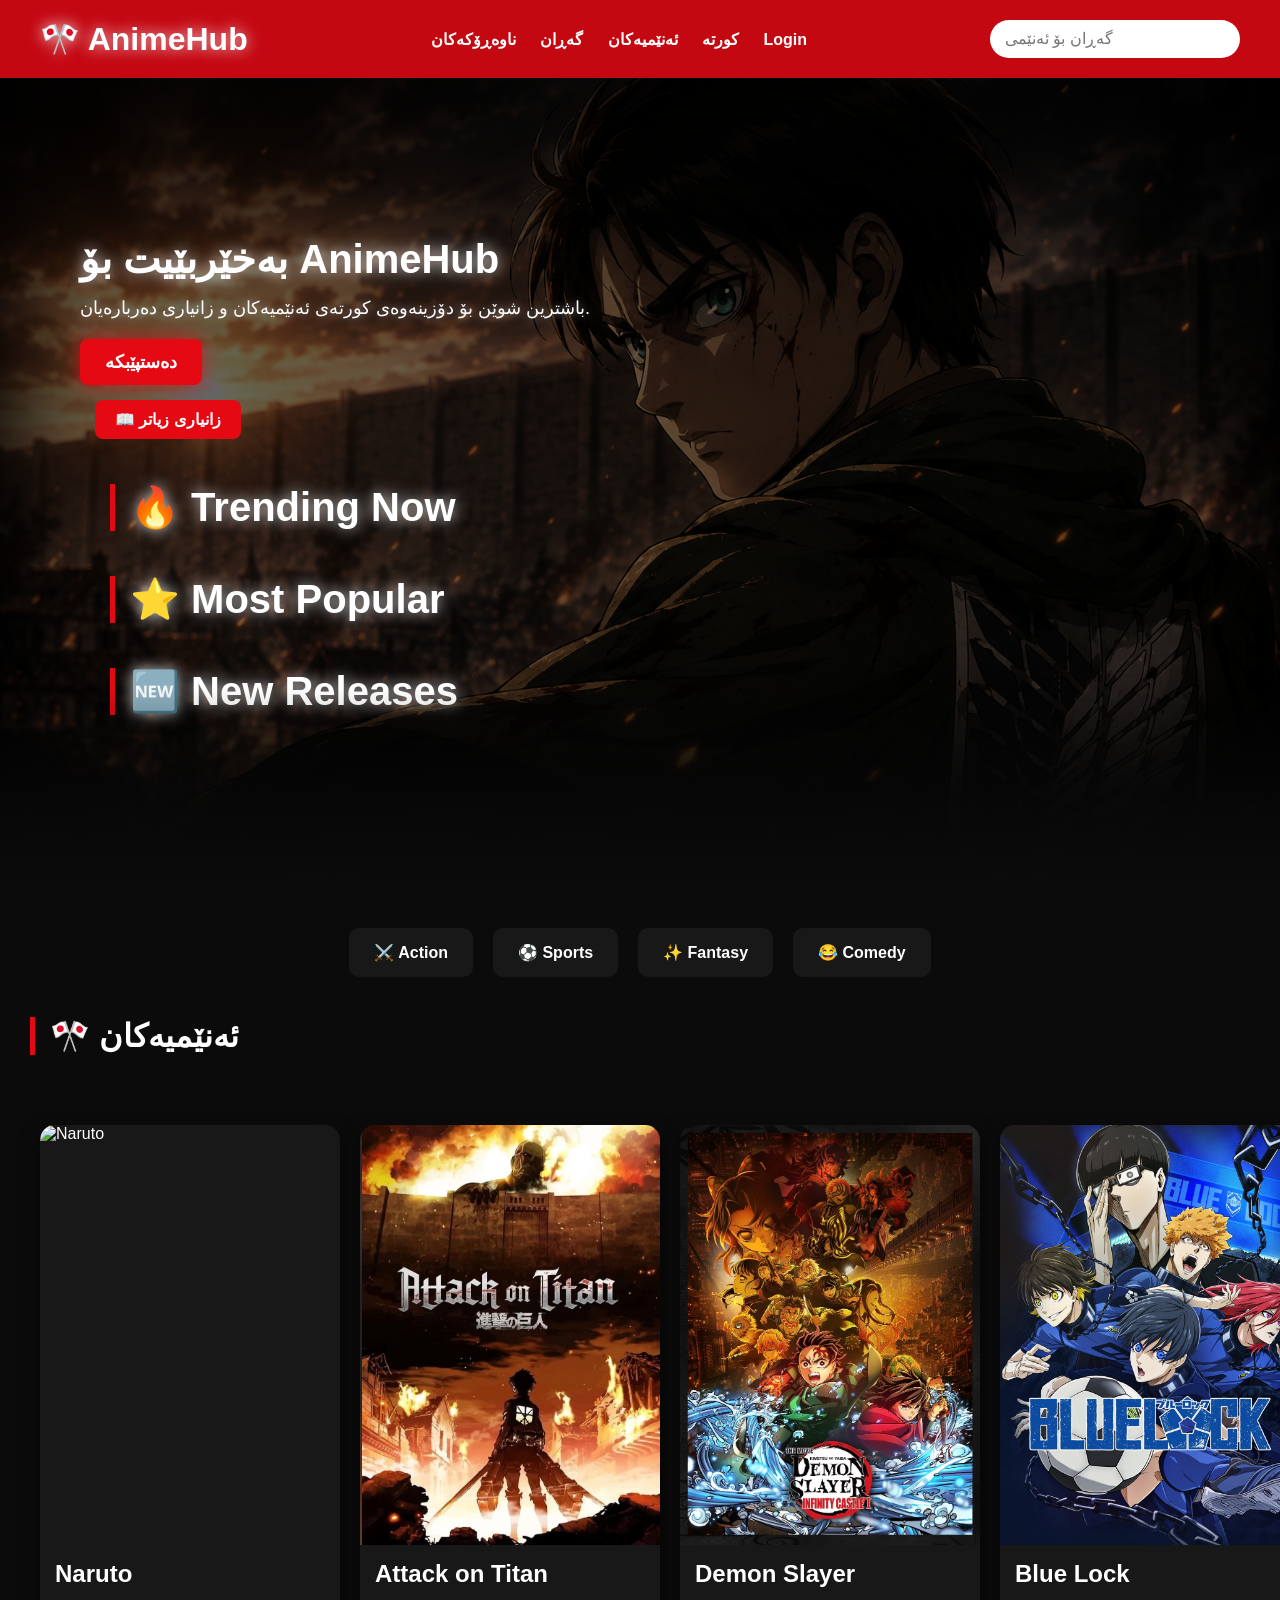
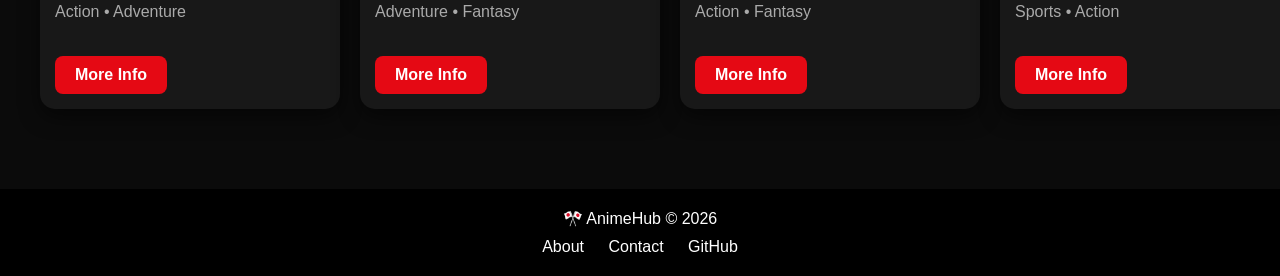
==== index.html @ 01a37885 "Update section titles in index.html" ====
<!DOCTYPE html>
<html lang="ku">
<head>
    <meta charset="UTF-8">
    <meta name="viewport" content="width=device-width, initial-scale=1.0">
    <title>AnimeHub</title>

    <link rel="stylesheet" href="style.css">
</head>

<body>

<header>
    <h1>🎌 AnimeHub</h1>

<nav>
    <a href="#">کورتە</a>
    <a href="#anime">ئەنێمیەکان</a>
    <a href="#search">گەڕان</a>
    <a href="#">ناوەڕۆکەکان</a>
    <a href="login.html">Login</a>
</nav>
 <div class="search-box">
    <input
        type="text"
        id="search"
        placeholder="گەڕان بۆ ئەنێمی"
    >
</div>
</header>
    

<section class="hero">
    <h2>بەخێربێیت بۆ AnimeHub</h2>

    <p>
        باشترین شوێن بۆ دۆزینەوەی کورتەی ئەنێمیەکان و زانیاری دەربارەیان.
    </p>

    
    <a href="#anime" class="btn">دەستپێبکە</a>
<a href="demon-slayer.html" class="more-btn">📖 زانیاری زیاتر</a>
    
<h2 class="section-title">🔥 Trending Now</h2>

<h2 class="section-title">⭐ Most Popular</h2>

<h2 class="section-title">🆕 New Releases</h2>
</section>

<section class="categories">
  <div class="category">⚔️ Action</div>
  <div class="category">⚽ Sports</div>
  <div class="category">✨ Fantasy</div>
  <div class="category">😂 Comedy</div>
</section>
 
  <h2 class="section-title">🎌 ئەنێمیەکان</h2>

<section id="anime" class="anime-list">



    <div class="card">
         <img src="https://upload.wikimedia.org/wikipedia/en/9/94/NarutoCoverTankobon1.jpg" alt="Naruto">
        <h3>Naruto</h3>
        <p>Action • Adventure</p>
   <a href="#" class="more-btn">More Info</a>
    </div>

<div class="card">
    <a href="attack-on-titan.html">
        <img src="images/IMG_0186.jpeg" alt="Image">
    </a>

    <h3>Attack on Titan</h3>
    <p>Adventure • Fantasy</p>
    <a href="attack-on-titan.html" class="more-btn">More Info</a>
</div>

<div class="card">
    <a href="demon-slayer.html">
        <img src="images/IMG_0187.jpeg" alt="Demon Slayer">
    </a>

    <h3>Demon Slayer</h3>
    <p>Action • Fantasy</p>

    <a href="demon-slayer.html" class="more-btn">More Info</a>
</div>
    
<div class="card">
    <a href="blue-lock.html">
        <img src="images/IMG_0196.jpeg" alt="Blue Lock">
    </a>

    <h3>Blue Lock</h3>
    <p>Sports • Action</p>

    <a href="blue-lock.html" class="more-btn">More Info</a>
</div>

<div class="card">
    <a href="deathnote.html">
        <img src="images/IMG_0221.webp" alt="Death Note">
    </a>

    <h3>Death Note</h3>
    <p>Mystery • Thriller</p>

    <a href="deathnote.html" class="more-btn">More Info</a>
</div>


</section>    


<script src="script.js"></script>    

<footer>
    <p>🎌 AnimeHub © 2026</p>

    <div class="footer-links">
        <a href="#">About</a>
        <a href="#">Contact</a>
        <a href="https://github.com/balenluffy01/AnimeHub">GitHub</a>
    </div>
</footer>

</body>
</html>
---- style.css ----
* {
  margin: 0;
  padding: 0;
  box-sizing: border-box;
}

body {
  font-family: Arial, sans-serif;
  background: #0b0b0b;
  color: #fff;
}

header{
  background: rgba(229,9,20,0.85);
  display: flex;
  justify-content: space-between;
  align-items: center;
  padding: 20px 40px;

  position: sticky;
top: 0;
z-index: 1000;

  backdrop-filter: blur(10px);
-webkit-backdrop-filter: blur(10px);
}

header h1 {
  font-size: 32px;
  text-shadow: 0 0 15px rgba(255,255,255,0.8);
}

nav a {
  color: white;
  text-decoration: none;
  margin-left: 20px;
  font-weight: bold;
}

nav a:hover {
  color: yellow;
}

.hero {
  height: 90vh;
  text-align: left;
  padding: 60px 80px;

  background:
    linear-gradient(rgba(0,0,0,.6), rgba(0,0,0,.6)),
    url("images/eren.png");

  background-size: cover;
  background-position: center;
  background-repeat: no-repeat;

  display: flex;
  justify-content: center;
  align-items: flex-start;
  flex-direction: column;
}

.hero h2 {
  font-size: 40px;
  margin-bottom: 15px;
}

.hero p {
  font-size: 18px;
  margin-bottom: 20px;
}

button {
  background: #e50914;
  color: yellow;
  border: none;
  padding: 12px 25px;
  font-size: 18px;
  border-radius: 8px;
  cursor: pointer;
}

button:hover {
  background: #ff2d37;
}

.anime-list{
    display: flex;
    gap: 20px;
    overflow-x: auto;
    padding: 40px;
    scroll-behavior: smooth;
}

.anime-list::-webkit-scrollbar{
    display: none;
}

.card{
    min-width: 250px;
    flex-shrink: 0;
}

.anime-list h2 {
  margin-bottom: 20px;
}

.card{
  min-width: 300px;
  width: 300px;
  flex-shrink: 0;
  background:  #181818;
  border-radius: 15px;
  overflow: hidden;
  transition: all 0.3s ease;
  box-shadow: 0 8px 20px rgba(0,0,0,0.5);
}


 .card:hover {
   
  transform: translateY(-10px) scale(1.05); 
  box-shadow: 0 15px 35px rgba(229,9,20,0.6);
}

.card img {
  width: 100%;
  height: 420px;
  object-fit: cover;
  object-position: center top;
  display: block;
  transition: transform 0.4s ease;
}

.card h3 {
  padding: 15px;
  font-size: 24px;
}

.card p {
  padding: 0 15px 20px;
  color: #aaa;
}

footer {
  text-align: center;
  padding: 20px;
  background: #000;
  margin-top: 40px;
}

.more-btn {
  display: inline-block;
  margin: 15px;
  padding: 10px 20px;
  background: #e50914;
  color: white;
  text-decoration: none;
  border-radius: 8px;
  font-weight: bold;
  transition: 0.3s;
}

.more-btn:hover {
  background: #ff2d37;
  transform: scale(1.05);
}

.search-box {
  margin-left: 20px;
}

.search-box input {
  width: 250px;
  padding: 10px 15px;
  border: none;
  border-radius: 25px;
  outline: none;
  font-size: 16px;
}

.search-box input:focus {
  box-shadow: 0 0 10px rgba(255,255,255,0.5);
}

/* Responsive Design */

@media (max-width: 768px) {

  header {
    flex-direction: column;
    text-align: center;
    padding: 20px;
  }

  nav {
    margin-top: 15px;
  }

  nav a {
    display: block;
    margin: 10px 0;
  }

  .hero {
  background-position: center;
    height: auto;
    min-height: 70vh; 
    padding: 40px 15px;
  }

  .hero h2 {
    font-size: 30px;
  }

  .hero p {
    font-size: 16px;
  }

  .anime-list {
    padding: 20px;
    gap: 20px;
  }

  .card {
    width: 100%;
    max-width: 320px;
  }

  .card img {
    height: 350px;
  }

  button,
  .more-btn {
    width: 100%;
    max-width: 250px;
  }
    header h1 {
    font-size: 26px;
    }
  
  


  .search-box {
    margin-top: 15px;
    margin-left: 0;
  }

  .search-box input {
    width: 100%;
    max-width: 300px;
  }
}

.btn {
  display: inline-block;
  background: #e50914;
  color: white;
  text-decoration: none;
  padding: 12px 25px;
  font-size: 18px;
  font-weight: bold;
  border-radius: 8px;
  transition: 0.3s;
}

.btn:hover {
  background: #ff2d37;
  transform: scale(1.05);
}
img {
  max-width: 100%;
  height: auto;
}

.story {
    line-height: 1.8;
    margin-bottom: 20px;
}
.hero {
  animation: heroZoom 15s infinite alternate;
}

@keyframes heroZoom {
  from {
    background-size: 100%;
  }
  to {
    background-size: 110%;
  }
}
.hero {
  box-shadow: inset 0 -150px 100px rgba(0,0,0,0.9),
              inset 0 150px 100px rgba(0,0,0,0.6);
}

.hero h2 {
  text-shadow: 0 0 15px rgba(255,255,255,0.8);
}

.hero p {
  text-shadow: 0 0 10px rgba(255,255,255,0.5);
}
.hero {
  position: relative;
}

.hero::after {
  content: "";
  position: absolute;
  left: 0;
  right: 0;
  bottom: 0;
  height: 200px;
  background: linear-gradient(transparent, #0b0b0b);
}

.card:hover img {
  transform: scale(1.08);
}

.btn,
button {
  box-shadow: 0 0 20px rgba(229,9,20,0.7);
}
nav a {
  position: relative;
}

nav a::after {
  content: "";
  position: absolute;
  left: 0;
  bottom: -5px;
  width: 0;
  height: 2px;
  background: yellow;
  transition: 0.3s;
}

nav a:hover::after {
  width: 100%;
}
.card {
  cursor: pointer;
}

.card:hover h3 {
  color: #e50914;
  transition: 0.3s;
}
::-webkit-scrollbar{
  width:10px;
}

::-webkit-scrollbar-track{
  background:#111;
}

::-webkit-scrollbar-thumb{
  background:#e50914;
  border-radius:10px;
}
.hero h2,
.hero p,
.btn{
  animation: fadeUp 1.2s ease;
}

@keyframes fadeUp{
  from{
    opacity:0;
    transform:translateY(40px);
  }
  to{
    opacity:1;
    transform:translateY(0);
  }
}

.section-title{
  font-size: 32px;
  margin: 30px;
  border-left: 5px solid #e50914;
  padding-left: 15px;
  color: white;
}
.categories{
  display:flex;
  justify-content:center;
  gap:20px;
  flex-wrap:wrap;
  margin:40px 20px;
}

.category{
  background:#181818;
  padding:15px 25px;
  border-radius:10px;
  cursor:pointer;
  transition:0.3s;
  font-weight:bold;
}

.category:hover{
  background:#e50914;
  transform:translateY(-5px);
}


.footer-links{
    margin-top:10px;
}

.footer-links a{
    color:white;
    text-decoration:none;
    margin:0 10px;
}

.footer-links a:hover{
    color:#e50914;
}
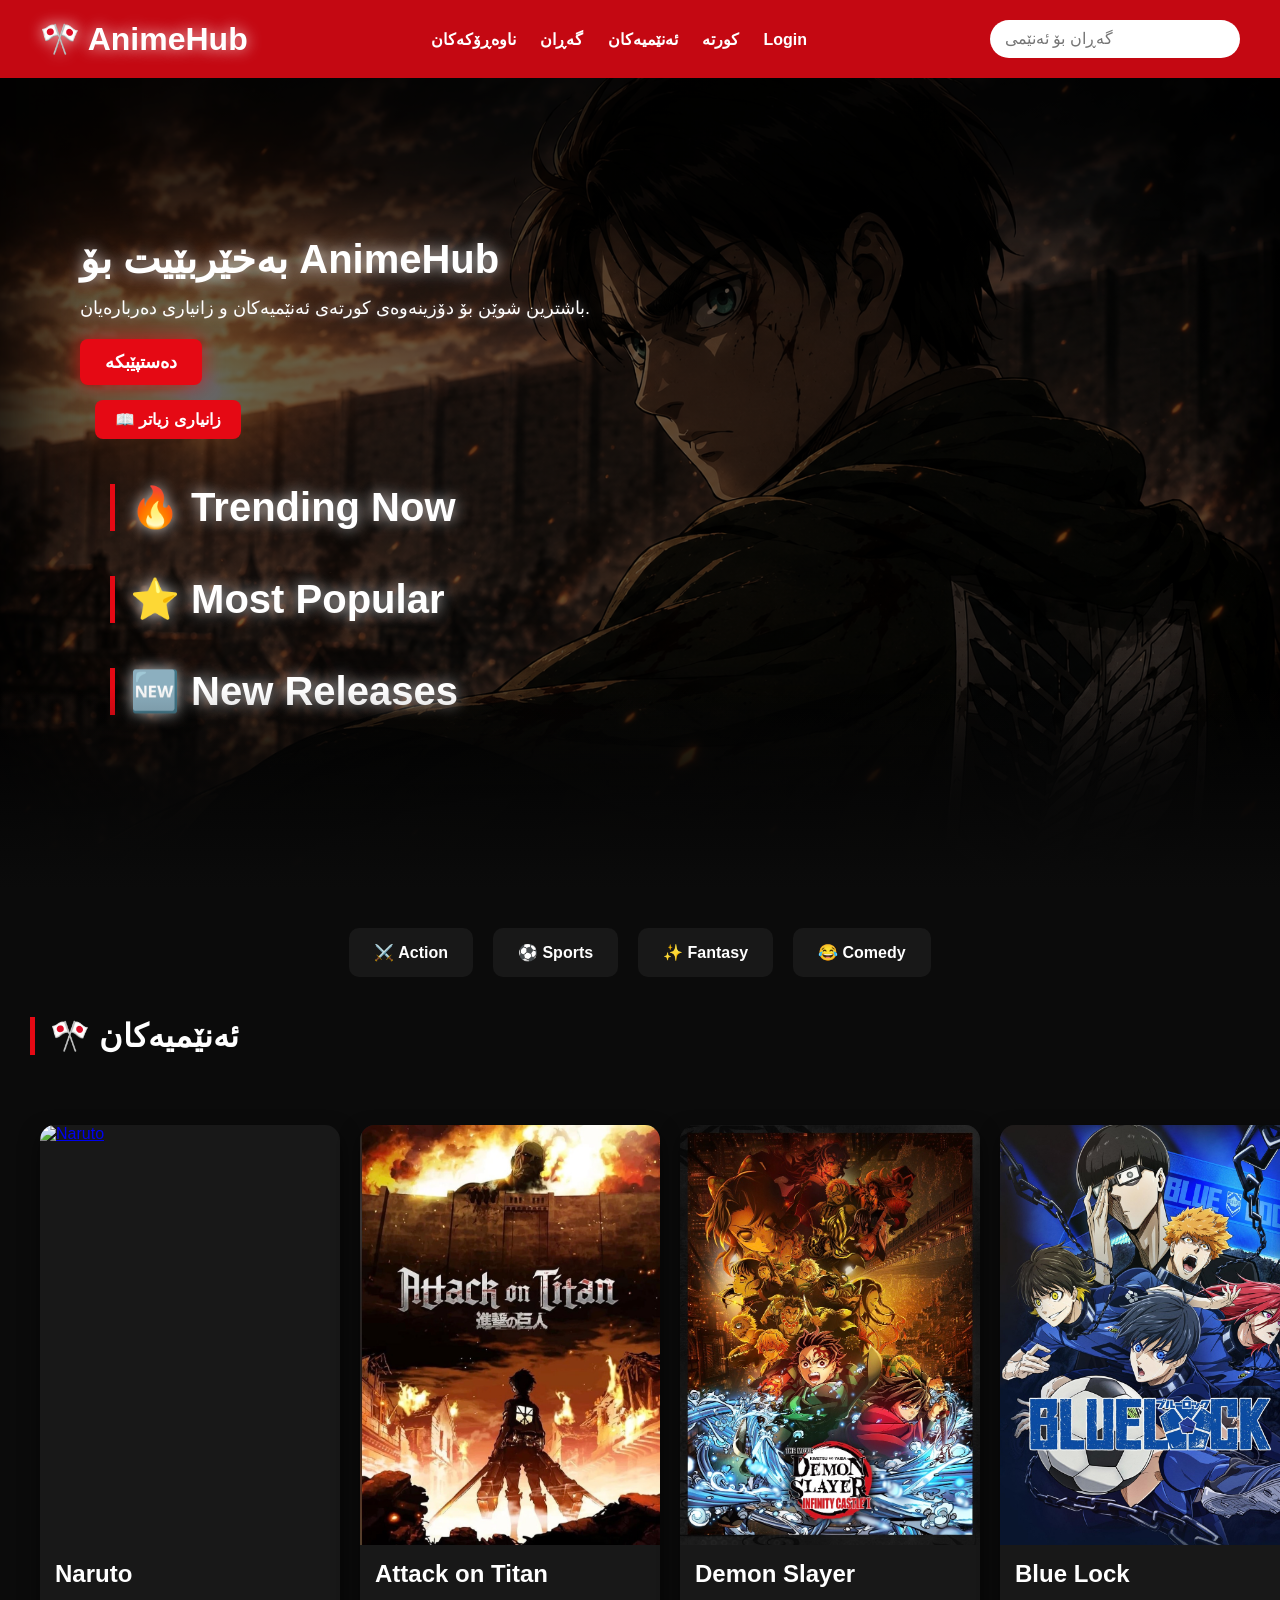
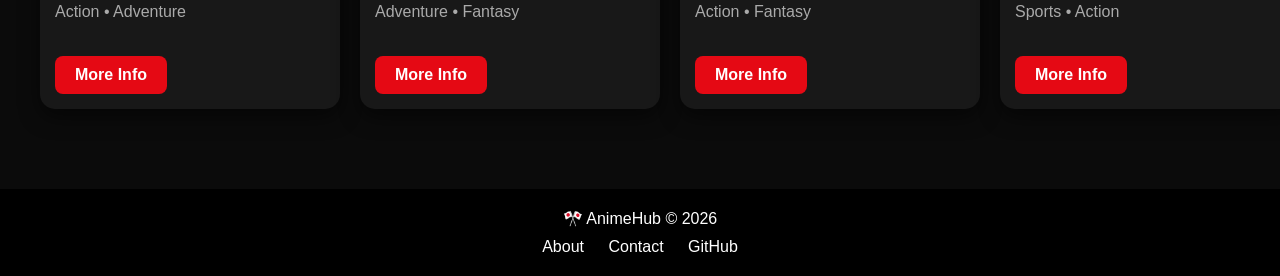
==== commit 0668c62d: "Enhance Naruto card with link and structure Updated the Naruto card to include a link to naruto.html" ====
--- a/index.html
+++ b/index.html
@@ -61,13 +61,16 @@
 
 
 
-    <div class="card">
-         <img src="https://upload.wikimedia.org/wikipedia/en/9/94/NarutoCoverTankobon1.jpg" alt="Naruto">
-        <h3>Naruto</h3>
-        <p>Action • Adventure</p>
-   <a href="#" class="more-btn">More Info</a>
-    </div>
+   <div class="card">
+    <a href="naruto.html">
+        <img src="https://upload.wikimedia.org/wikipedia/en/9/94/NarutoCoverTankobon1.jpg" alt="Naruto">
+    </a>
 
+    <h3>Naruto</h3>
+    <p>Action • Adventure</p>
+
+    <a href="naruto.html" class="more-btn">More Info</a>
+</div>
 <div class="card">
     <a href="attack-on-titan.html">
         <img src="images/IMG_0186.jpeg" alt="Image">
